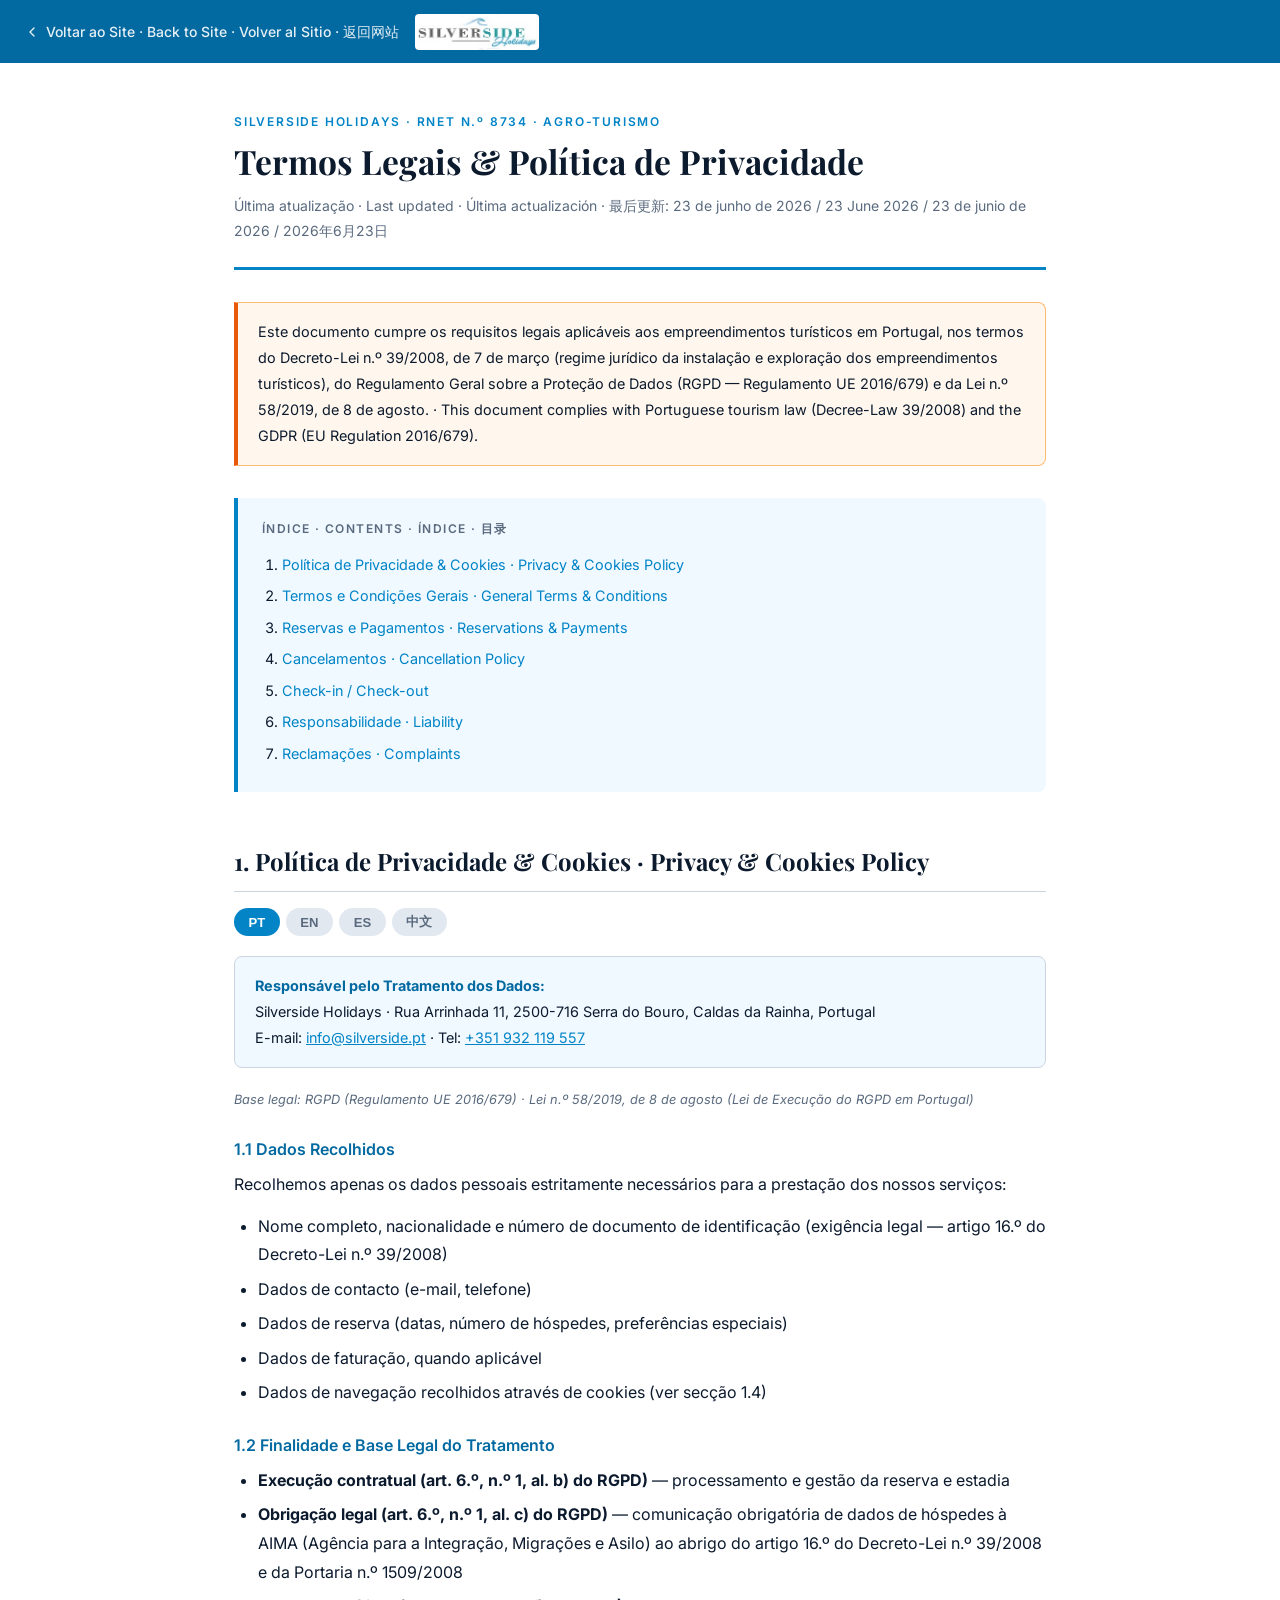
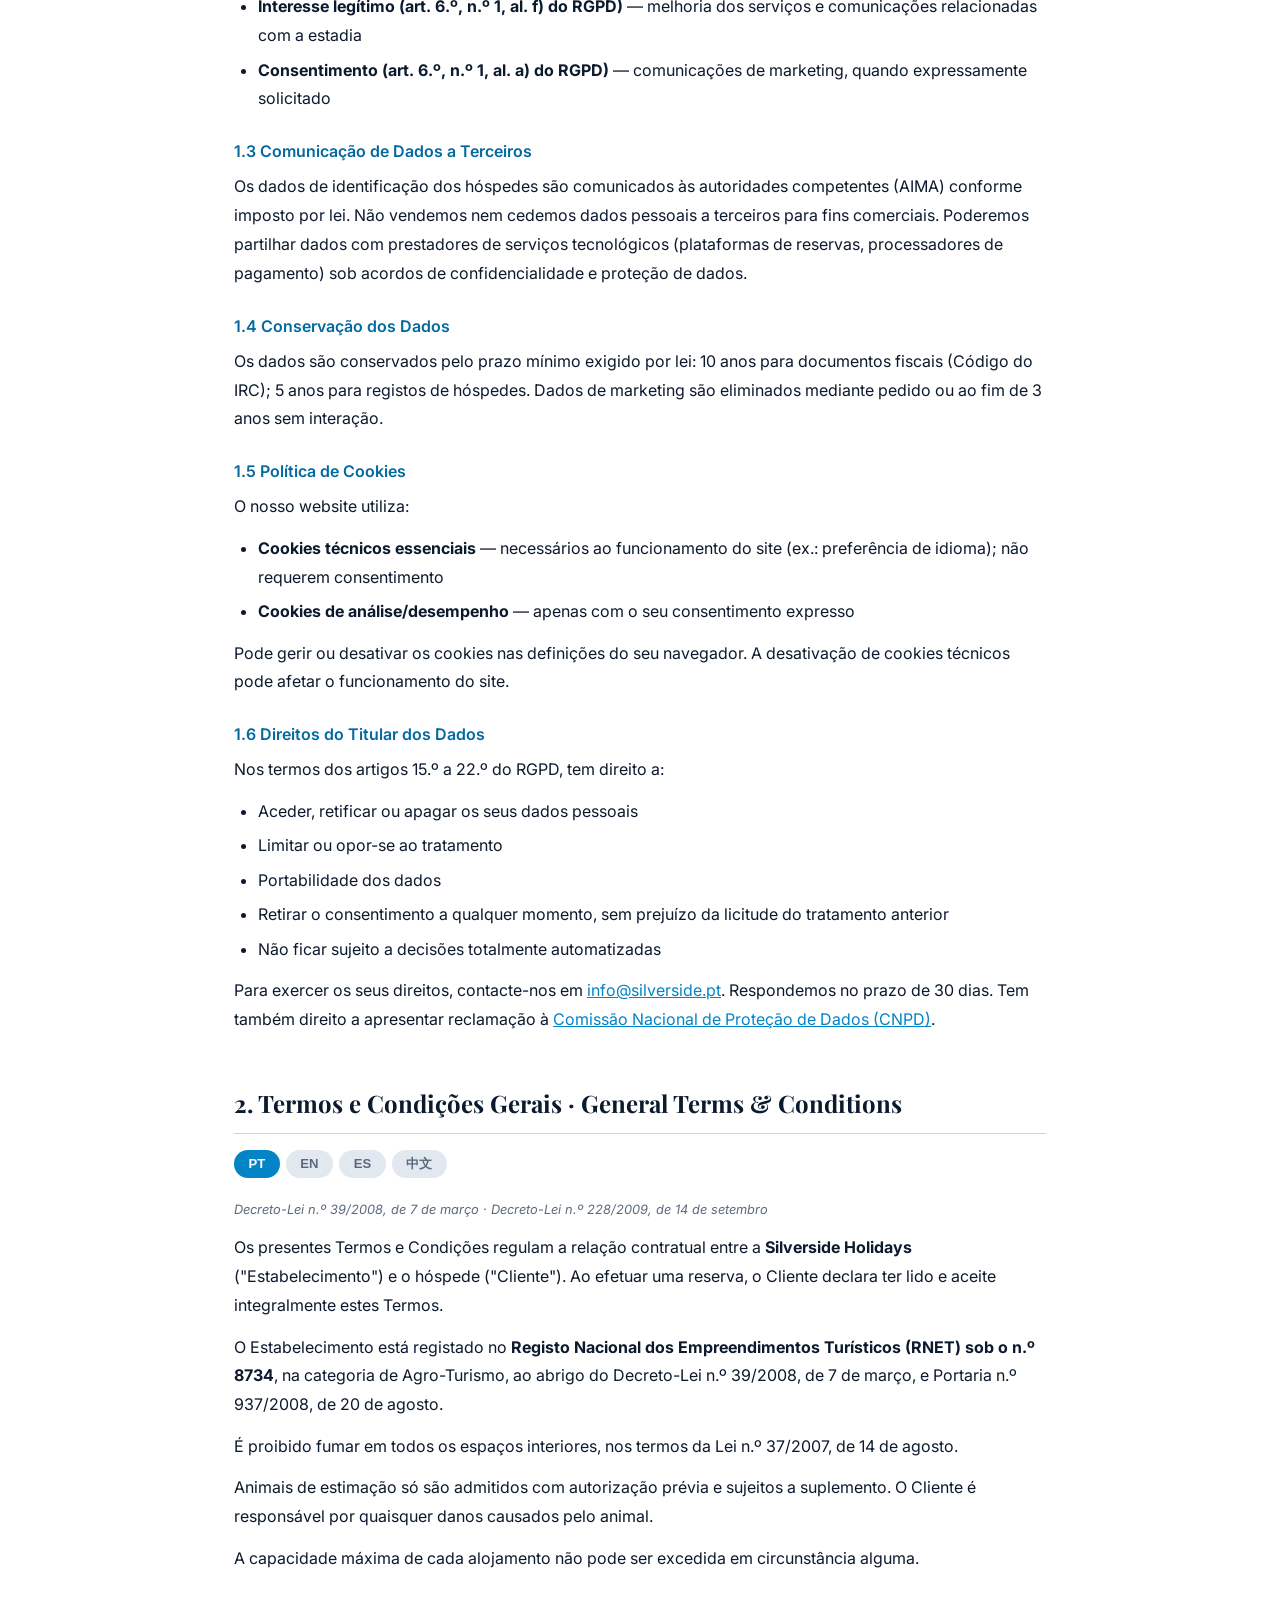
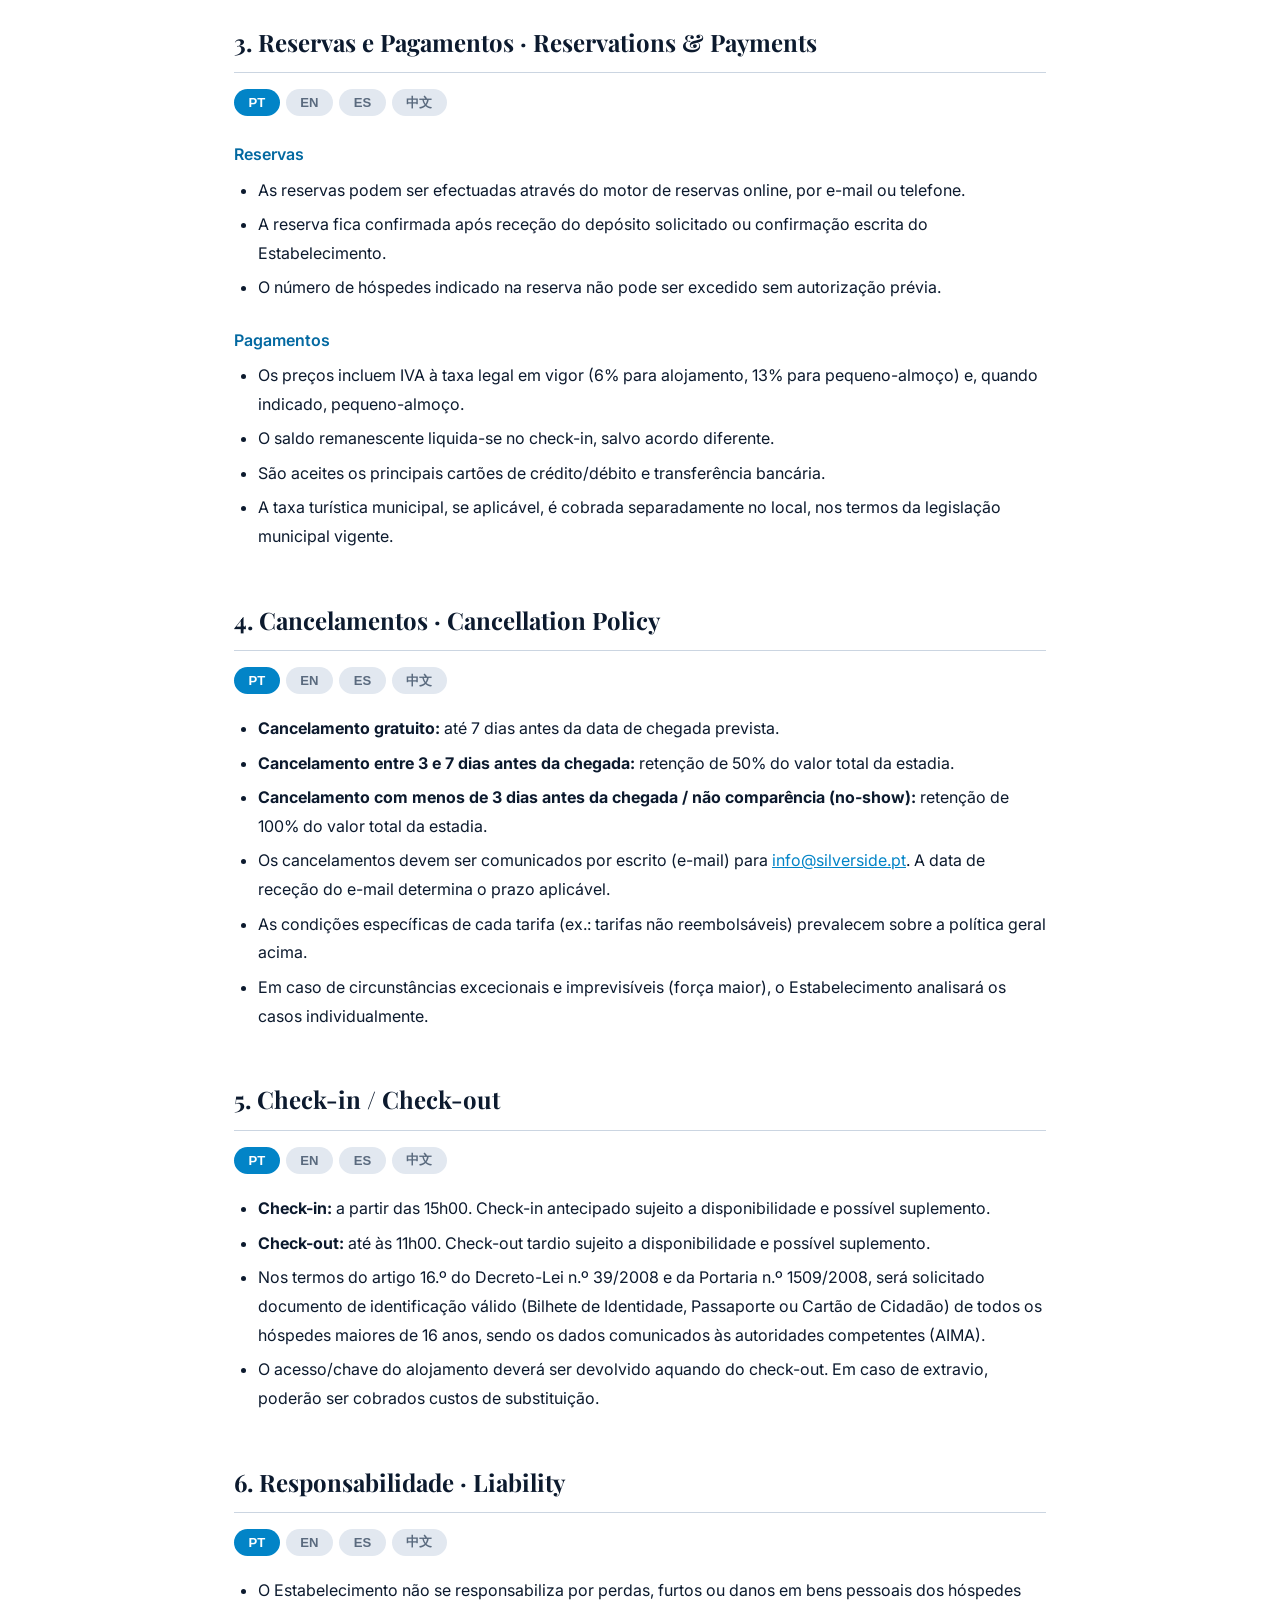
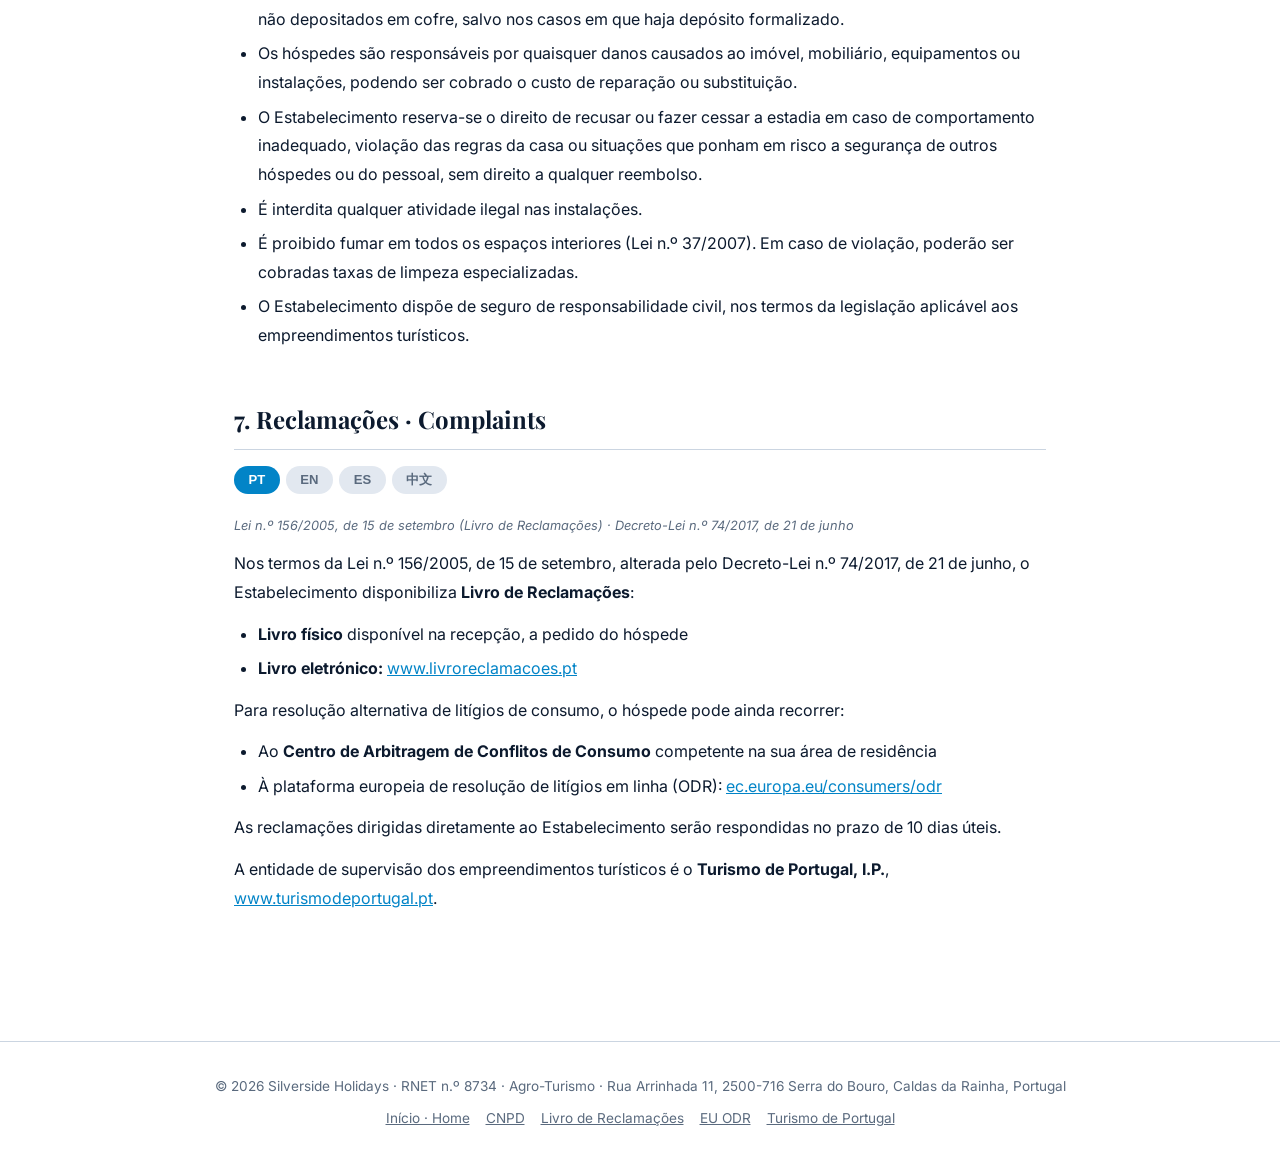
==== termos_legais.html @ 122ab059 "Add files via upload" ====
<!DOCTYPE html>
<html lang="pt">
<head>
  <meta charset="UTF-8" />
  <meta name="viewport" content="width=device-width, initial-scale=1.0" />
  <title>Termos Legais · Silverside Holidays</title>
  <link rel="icon" href="Logo.jpg" type="image/jpeg" />
  <link rel="preconnect" href="https://fonts.googleapis.com" />
  <link rel="preconnect" href="https://fonts.gstatic.com" crossorigin />
  <link href="https://fonts.googleapis.com/css2?family=Inter:wght@400;500;600&family=Playfair+Display:wght@600&display=swap" rel="stylesheet" />
  <style>
    :root {
      --primary:      #0284C7;
      --primary-dark: #0369A1;
      --accent:       #DC2626;
      --text:         #0C1A2E;
      --text-muted:   #5a6a7e;
      --bg-alt:       #F0F9FF;
      --border:       #CBD5E1;
    }
    *, *::before, *::after { box-sizing: border-box; margin: 0; padding: 0; }
    body {
      font-family: 'Inter', sans-serif;
      color: var(--text);
      background: #fff;
      line-height: 1.8;
      font-size: 1rem;
    }

    /* ── Top bar ── */
    .topbar {
      background: var(--primary-dark);
      padding: 0.85rem 1.5rem;
      display: flex;
      align-items: center;
      gap: 1rem;
    }
    .topbar a.back {
      color: #fff;
      text-decoration: none;
      font-size: 0.875rem;
      font-weight: 500;
      display: flex;
      align-items: center;
      gap: 0.4rem;
      opacity: 0.9;
    }
    .topbar a.back:hover { opacity: 1; text-decoration: underline; }
    .topbar img { height: 36px; border-radius: 4px; }

    /* ── Page wrapper ── */
    .page {
      max-width: 860px;
      margin: 0 auto;
      padding: 3rem 1.5rem 5rem;
    }

    /* ── Page header ── */
    .page-header {
      border-bottom: 3px solid var(--primary);
      padding-bottom: 1.5rem;
      margin-bottom: 2rem;
    }
    .page-header .eyebrow {
      font-size: 0.75rem;
      font-weight: 600;
      letter-spacing: 0.15em;
      text-transform: uppercase;
      color: var(--primary);
      margin-bottom: 0.5rem;
    }
    .page-header h1 {
      font-family: 'Playfair Display', serif;
      font-size: 2.1rem;
      line-height: 1.2;
    }
    .page-header .meta {
      margin-top: 0.75rem;
      font-size: 0.875rem;
      color: var(--text-muted);
    }

    /* ── Alert box ── */
    .alert {
      background: #FFF7ED;
      border: 1px solid #FDBA74;
      border-left: 4px solid #EA580C;
      border-radius: 0 8px 8px 0;
      padding: 1rem 1.25rem;
      font-size: 0.9rem;
      margin-bottom: 2rem;
    }

    /* ── TOC ── */
    .toc {
      background: var(--bg-alt);
      border-left: 4px solid var(--primary);
      border-radius: 0 8px 8px 0;
      padding: 1.25rem 1.5rem;
      margin-bottom: 3rem;
    }
    .toc h2 {
      font-size: 0.75rem;
      font-weight: 600;
      letter-spacing: 0.12em;
      text-transform: uppercase;
      color: var(--text-muted);
      margin-bottom: 0.75rem;
    }
    .toc ol { padding-left: 1.25rem; }
    .toc li { margin: 0.35rem 0; font-size: 0.9rem; }
    .toc a { color: var(--primary); text-decoration: none; }
    .toc a:hover { text-decoration: underline; }

    /* ── Sections ── */
    section { margin-bottom: 3rem; scroll-margin-top: 1.5rem; }
    section > h2 {
      font-family: 'Playfair Display', serif;
      font-size: 1.5rem;
      color: var(--text);
      margin-bottom: 1rem;
      padding-bottom: 0.5rem;
      border-bottom: 1px solid var(--border);
    }
    section h3 {
      font-size: 1rem;
      font-weight: 600;
      color: var(--primary-dark);
      margin: 1.5rem 0 0.4rem;
    }
    section p { margin-bottom: 0.8rem; }
    section ul, section ol { padding-left: 1.5rem; margin-bottom: 0.8rem; }
    section li { margin: 0.35rem 0; }
    .legal-ref {
      font-size: 0.8rem;
      color: var(--text-muted);
      font-style: italic;
    }

    /* ── Lang tabs ── */
    .lang-tabs {
      display: flex;
      gap: 0.4rem;
      margin-bottom: 1.25rem;
      flex-wrap: wrap;
    }
    .lang-tab {
      background: #e2e8f0;
      border: none;
      border-radius: 20px;
      padding: 0.3rem 0.9rem;
      font-size: 0.82rem;
      font-weight: 600;
      cursor: pointer;
      color: var(--text-muted);
      transition: background 0.2s, color 0.2s;
    }
    .lang-tab.active { background: var(--primary); color: #fff; }
    .lang-tab:hover:not(.active) { background: #cbd5e1; }

    .lang-block { display: none; }
    .lang-block.active { display: block; }

    /* ── Info box ── */
    .info-box {
      background: var(--bg-alt);
      border: 1px solid var(--border);
      border-radius: 8px;
      padding: 1rem 1.25rem;
      font-size: 0.9rem;
      margin-bottom: 1.25rem;
    }
    .info-box strong { color: var(--primary-dark); }

    /* ── Links ── */
    a { color: var(--primary); }
    a:hover { color: var(--primary-dark); }

    /* ── Footer ── */
    .legal-footer {
      border-top: 1px solid var(--border);
      padding: 2rem 1.5rem;
      text-align: center;
      font-size: 0.85rem;
      color: var(--text-muted);
    }
    .legal-footer a { color: var(--text-muted); text-decoration: underline; }
    .legal-footer .footer-links { margin-top: 0.5rem; display: flex; justify-content: center; gap: 1rem; flex-wrap: wrap; }

    @media (max-width: 600px) {
      .page-header h1 { font-size: 1.6rem; }
      section > h2 { font-size: 1.25rem; }
    }
  </style>
</head>
<body>

  <div class="topbar">
    <a href="index.html" class="back">
      <svg width="16" height="16" viewBox="0 0 24 24" fill="none" stroke="currentColor" stroke-width="2" stroke-linecap="round" stroke-linejoin="round"><polyline points="15 18 9 12 15 6"/></svg>
      Voltar ao Site · Back to Site · Volver al Sitio · 返回网站
    </a>
    <img src="Logo.jpg" alt="Silverside Holidays" />
  </div>

  <main class="page">

    <header class="page-header">
      <p class="eyebrow">Silverside Holidays · RNET n.º 8734 · Agro-Turismo</p>
      <h1>Termos Legais &amp; Política de Privacidade</h1>
      <p class="meta">
        Última atualização · Last updated · Última actualización · 最后更新: 23 de junho de 2026 / 23 June 2026 / 23 de junio de 2026 / 2026年6月23日
      </p>
    </header>

    <div class="alert">
      Este documento cumpre os requisitos legais aplicáveis aos empreendimentos turísticos em Portugal, nos termos do Decreto-Lei n.º 39/2008, de 7 de março (regime jurídico da instalação e exploração dos empreendimentos turísticos), do Regulamento Geral sobre a Proteção de Dados (RGPD — Regulamento UE 2016/679) e da Lei n.º 58/2019, de 8 de agosto. · This document complies with Portuguese tourism law (Decree-Law 39/2008) and the GDPR (EU Regulation 2016/679).
    </div>

    <nav class="toc" aria-label="Índice">
      <h2>Índice · Contents · Índice · 目录</h2>
      <ol>
        <li><a href="#privacidade">Política de Privacidade &amp; Cookies · Privacy &amp; Cookies Policy</a></li>
        <li><a href="#termos">Termos e Condições Gerais · General Terms &amp; Conditions</a></li>
        <li><a href="#reservas">Reservas e Pagamentos · Reservations &amp; Payments</a></li>
        <li><a href="#cancelamentos">Cancelamentos · Cancellation Policy</a></li>
        <li><a href="#checkin">Check-in / Check-out</a></li>
        <li><a href="#responsabilidade">Responsabilidade · Liability</a></li>
        <li><a href="#reclamacoes">Reclamações · Complaints</a></li>
      </ol>
    </nav>


    <!-- ══════════════════════════════════════════
         1. PRIVACY & COOKIES
    ══════════════════════════════════════════ -->
    <section id="privacidade">
      <h2>1. Política de Privacidade &amp; Cookies · Privacy &amp; Cookies Policy</h2>

      <div class="lang-tabs" data-section="priv">
        <button class="lang-tab active" data-lang="pt">PT</button>
        <button class="lang-tab" data-lang="en">EN</button>
        <button class="lang-tab" data-lang="es">ES</button>
        <button class="lang-tab" data-lang="zh">中文</button>
      </div>

      <!-- PT -->
      <div class="lang-block active" id="priv-pt">
        <div class="info-box">
          <strong>Responsável pelo Tratamento dos Dados:</strong><br>
          Silverside Holidays · Rua Arrinhada 11, 2500-716 Serra do Bouro, Caldas da Rainha, Portugal<br>
          E-mail: <a href="mailto:info@silverside.pt">info@silverside.pt</a> · Tel: <a href="tel:+351932119557">+351 932 119 557</a>
        </div>
        <p class="legal-ref">Base legal: RGPD (Regulamento UE 2016/679) · Lei n.º 58/2019, de 8 de agosto (Lei de Execução do RGPD em Portugal)</p>

        <h3>1.1 Dados Recolhidos</h3>
        <p>Recolhemos apenas os dados pessoais estritamente necessários para a prestação dos nossos serviços:</p>
        <ul>
          <li>Nome completo, nacionalidade e número de documento de identificação (exigência legal — artigo 16.º do Decreto-Lei n.º 39/2008)</li>
          <li>Dados de contacto (e-mail, telefone)</li>
          <li>Dados de reserva (datas, número de hóspedes, preferências especiais)</li>
          <li>Dados de faturação, quando aplicável</li>
          <li>Dados de navegação recolhidos através de cookies (ver secção 1.4)</li>
        </ul>

        <h3>1.2 Finalidade e Base Legal do Tratamento</h3>
        <ul>
          <li><strong>Execução contratual (art. 6.º, n.º 1, al. b) do RGPD)</strong> — processamento e gestão da reserva e estadia</li>
          <li><strong>Obrigação legal (art. 6.º, n.º 1, al. c) do RGPD)</strong> — comunicação obrigatória de dados de hóspedes à AIMA (Agência para a Integração, Migrações e Asilo) ao abrigo do artigo 16.º do Decreto-Lei n.º 39/2008 e da Portaria n.º 1509/2008</li>
          <li><strong>Interesse legítimo (art. 6.º, n.º 1, al. f) do RGPD)</strong> — melhoria dos serviços e comunicações relacionadas com a estadia</li>
          <li><strong>Consentimento (art. 6.º, n.º 1, al. a) do RGPD)</strong> — comunicações de marketing, quando expressamente solicitado</li>
        </ul>

        <h3>1.3 Comunicação de Dados a Terceiros</h3>
        <p>Os dados de identificação dos hóspedes são comunicados às autoridades competentes (AIMA) conforme imposto por lei. Não vendemos nem cedemos dados pessoais a terceiros para fins comerciais. Poderemos partilhar dados com prestadores de serviços tecnológicos (plataformas de reservas, processadores de pagamento) sob acordos de confidencialidade e proteção de dados.</p>

        <h3>1.4 Conservação dos Dados</h3>
        <p>Os dados são conservados pelo prazo mínimo exigido por lei: 10 anos para documentos fiscais (Código do IRC); 5 anos para registos de hóspedes. Dados de marketing são eliminados mediante pedido ou ao fim de 3 anos sem interação.</p>

        <h3>1.5 Política de Cookies</h3>
        <p>O nosso website utiliza:</p>
        <ul>
          <li><strong>Cookies técnicos essenciais</strong> — necessários ao funcionamento do site (ex.: preferência de idioma); não requerem consentimento</li>
          <li><strong>Cookies de análise/desempenho</strong> — apenas com o seu consentimento expresso</li>
        </ul>
        <p>Pode gerir ou desativar os cookies nas definições do seu navegador. A desativação de cookies técnicos pode afetar o funcionamento do site.</p>

        <h3>1.6 Direitos do Titular dos Dados</h3>
        <p>Nos termos dos artigos 15.º a 22.º do RGPD, tem direito a:</p>
        <ul>
          <li>Aceder, retificar ou apagar os seus dados pessoais</li>
          <li>Limitar ou opor-se ao tratamento</li>
          <li>Portabilidade dos dados</li>
          <li>Retirar o consentimento a qualquer momento, sem prejuízo da licitude do tratamento anterior</li>
          <li>Não ficar sujeito a decisões totalmente automatizadas</li>
        </ul>
        <p>Para exercer os seus direitos, contacte-nos em <a href="mailto:info@silverside.pt">info@silverside.pt</a>. Respondemos no prazo de 30 dias. Tem também direito a apresentar reclamação à <a href="https://www.cnpd.pt" target="_blank" rel="noopener">Comissão Nacional de Proteção de Dados (CNPD)</a>.</p>
      </div>

      <!-- EN -->
      <div class="lang-block" id="priv-en">
        <div class="info-box">
          <strong>Data Controller:</strong><br>
          Silverside Holidays · Rua Arrinhada 11, 2500-716 Serra do Bouro, Caldas da Rainha, Portugal<br>
          Email: <a href="mailto:info@silverside.pt">info@silverside.pt</a> · Tel: <a href="tel:+351932119557">+351 932 119 557</a>
        </div>
        <p class="legal-ref">Legal basis: GDPR (EU Regulation 2016/679) · Portuguese Law 58/2019 of 8 August</p>

        <h3>1.1 Data Collected</h3>
        <p>We only collect personal data strictly necessary for the provision of our services:</p>
        <ul>
          <li>Full name, nationality and identity document number (legal requirement — Article 16 of Decree-Law 39/2008)</li>
          <li>Contact details (email, phone)</li>
          <li>Reservation data (dates, number of guests, special preferences)</li>
          <li>Billing information, where applicable</li>
          <li>Browsing data collected via cookies (see section 1.4)</li>
        </ul>

        <h3>1.2 Purpose and Legal Basis for Processing</h3>
        <ul>
          <li><strong>Contractual performance (Art. 6(1)(b) GDPR)</strong> — processing and managing your reservation and stay</li>
          <li><strong>Legal obligation (Art. 6(1)(c) GDPR)</strong> — mandatory reporting of guest data to AIMA (Portuguese Immigration and Integration Agency) under Article 16 of Decree-Law 39/2008</li>
          <li><strong>Legitimate interest (Art. 6(1)(f) GDPR)</strong> — service improvement and stay-related communications</li>
          <li><strong>Consent (Art. 6(1)(a) GDPR)</strong> — marketing communications, when expressly requested</li>
        </ul>

        <h3>1.3 Sharing of Data with Third Parties</h3>
        <p>Guest identification data is reported to the competent authorities (AIMA) as required by law. We do not sell or share personal data with third parties for commercial purposes. We may share data with technology service providers (booking platforms, payment processors) under confidentiality and data protection agreements.</p>

        <h3>1.4 Data Retention</h3>
        <p>Data is retained for the minimum period required by law: 10 years for tax documents; 5 years for guest records. Marketing data is deleted upon request or after 3 years of inactivity.</p>

        <h3>1.5 Cookie Policy</h3>
        <p>Our website uses:</p>
        <ul>
          <li><strong>Essential technical cookies</strong> — necessary for site operation (e.g. language preference); no consent required</li>
          <li><strong>Analytics/performance cookies</strong> — only with your express consent</li>
        </ul>
        <p>You may manage or disable cookies in your browser settings. Disabling technical cookies may affect site functionality.</p>

        <h3>1.6 Data Subject Rights</h3>
        <p>Under Articles 15–22 of the GDPR, you have the right to:</p>
        <ul>
          <li>Access, rectify, or erase your personal data</li>
          <li>Restrict or object to processing</li>
          <li>Data portability</li>
          <li>Withdraw consent at any time, without affecting the lawfulness of prior processing</li>
          <li>Not be subject to solely automated decisions</li>
        </ul>
        <p>To exercise your rights, contact us at <a href="mailto:info@silverside.pt">info@silverside.pt</a>. We respond within 30 days. You may also lodge a complaint with the <a href="https://www.cnpd.pt" target="_blank" rel="noopener">Comissão Nacional de Proteção de Dados (CNPD)</a>.</p>
      </div>

      <!-- ES -->
      <div class="lang-block" id="priv-es">
        <div class="info-box">
          <strong>Responsable del Tratamiento de Datos:</strong><br>
          Silverside Holidays · Rua Arrinhada 11, 2500-716 Serra do Bouro, Caldas da Rainha, Portugal<br>
          Correo: <a href="mailto:info@silverside.pt">info@silverside.pt</a> · Tel: <a href="tel:+351932119557">+351 932 119 557</a>
        </div>
        <p class="legal-ref">Base legal: RGPD (Reglamento UE 2016/679) · Ley portuguesa n.º 58/2019, de 8 de agosto</p>

        <h3>1.1 Datos Recopilados</h3>
        <p>Solo recopilamos los datos personales estrictamente necesarios para la prestación de nuestros servicios:</p>
        <ul>
          <li>Nombre completo, nacionalidad y número de documento de identidad (exigencia legal — artículo 16 del Decreto-Ley 39/2008)</li>
          <li>Datos de contacto (correo electrónico, teléfono)</li>
          <li>Datos de reserva (fechas, número de huéspedes, preferencias especiales)</li>
          <li>Información de facturación, cuando corresponda</li>
          <li>Datos de navegación recopilados mediante cookies (véase sección 1.4)</li>
        </ul>

        <h3>1.2 Finalidad y Base Legal del Tratamiento</h3>
        <ul>
          <li><strong>Ejecución contractual (art. 6(1)(b) RGPD)</strong> — gestión de su reserva y estancia</li>
          <li><strong>Obligación legal (art. 6(1)(c) RGPD)</strong> — comunicación obligatoria de datos de huéspedes a la AIMA conforme al Decreto-Ley 39/2008</li>
          <li><strong>Interés legítimo (art. 6(1)(f) RGPD)</strong> — mejora de servicios y comunicaciones relacionadas con la estancia</li>
          <li><strong>Consentimiento (art. 6(1)(a) RGPD)</strong> — comunicaciones de marketing, cuando se solicite expresamente</li>
        </ul>

        <h3>1.3 Comunicación de Datos a Terceros</h3>
        <p>Los datos de identificación de los huéspedes se comunican a las autoridades competentes (AIMA) conforme a la ley. No vendemos ni cedemos datos personales a terceros con fines comerciales.</p>

        <h3>1.4 Conservación de Datos</h3>
        <p>Los datos se conservan durante el plazo mínimo exigido por la ley: 10 años para documentos fiscales; 5 años para registros de huéspedes. Los datos de marketing se eliminan previa solicitud o transcurridos 3 años sin interacción.</p>

        <h3>1.5 Política de Cookies</h3>
        <p>Nuestro sitio web utiliza:</p>
        <ul>
          <li><strong>Cookies técnicas esenciales</strong> — necesarias para el funcionamiento del sitio (p. ej., preferencia de idioma); no requieren consentimiento</li>
          <li><strong>Cookies analíticas/de rendimiento</strong> — solo con su consentimiento expreso</li>
        </ul>

        <h3>1.6 Derechos del Titular de los Datos</h3>
        <p>En virtud de los artículos 15 a 22 del RGPD, usted tiene derecho a acceder, rectificar o suprimir sus datos, a limitar u oponerse al tratamiento, a la portabilidad de los datos y a retirar el consentimiento en cualquier momento. Para ejercer sus derechos, contáctenos en <a href="mailto:info@silverside.pt">info@silverside.pt</a>. También puede reclamar ante la <a href="https://www.cnpd.pt" target="_blank" rel="noopener">CNPD</a>.</p>
      </div>

      <!-- ZH -->
      <div class="lang-block" id="priv-zh">
        <div class="info-box">
          <strong>数据控制方：</strong><br>
          银边旅馆（Silverside Holidays）· Rua Arrinhada 11, 2500-716 Serra do Bouro, Caldas da Rainha, 葡萄牙<br>
          电子邮件：<a href="mailto:info@silverside.pt">info@silverside.pt</a> · 电话：<a href="tel:+351932119557">+351 932 119 557</a>
        </div>
        <p class="legal-ref">法律依据：欧盟《通用数据保护条例》（GDPR，EU 2016/679）· 葡萄牙第58/2019号法律</p>

        <h3>1.1 收集的数据</h3>
        <p>我们仅收集提供服务所必需的个人数据：</p>
        <ul>
          <li>全名、国籍及身份证件号码（法律要求——第39/2008号法令第16条）</li>
          <li>联系方式（电子邮件、电话）</li>
          <li>预订数据（日期、入住人数、特殊需求）</li>
          <li>计费信息（如适用）</li>
          <li>通过Cookie收集的浏览数据（见第1.4条）</li>
        </ul>

        <h3>1.2 处理目的与法律依据</h3>
        <ul>
          <li><strong>履行合同（GDPR第6(1)(b)条）</strong>——处理和管理您的预订及住宿</li>
          <li><strong>法律义务（GDPR第6(1)(c)条）</strong>——依据第39/2008号法令第16条，将客人信息强制报告给葡萄牙移民局（AIMA）</li>
          <li><strong>合法利益（GDPR第6(1)(f)条）</strong>——改善服务及入住相关沟通</li>
          <li><strong>同意（GDPR第6(1)(a)条）</strong>——经您明确要求时发送营销通讯</li>
        </ul>

        <h3>1.3 向第三方共享数据</h3>
        <p>客人身份数据将依法向主管当局（AIMA）报告。我们不出售或向第三方提供个人数据用于商业目的。</p>

        <h3>1.4 数据保存期限</h3>
        <p>数据保存期限不超过法律规定的最低期限：税务文件保存10年；住客记录保存5年。营销数据在收到申请或3年无互动后删除。</p>

        <h3>1.5 Cookie政策</h3>
        <p>本网站使用以下Cookie：</p>
        <ul>
          <li><strong>基本技术Cookie</strong>——网站运行所必需（如语言偏好），无需同意</li>
          <li><strong>分析/性能Cookie</strong>——仅在您明确同意后使用</li>
        </ul>

        <h3>1.6 数据主体权利</h3>
        <p>根据GDPR第15至22条，您有权访问、更正或删除您的个人数据、限制或反对处理、数据可携性，以及随时撤回同意。请发送电子邮件至 <a href="mailto:info@silverside.pt">info@silverside.pt</a> 行使您的权利。您也可以向 <a href="https://www.cnpd.pt" target="_blank" rel="noopener">葡萄牙国家数据保护委员会（CNPD）</a> 提出投诉。</p>
      </div>
    </section>


    <!-- ══════════════════════════════════════════
         2. GENERAL T&C
    ══════════════════════════════════════════ -->
    <section id="termos">
      <h2>2. Termos e Condições Gerais · General Terms &amp; Conditions</h2>

      <div class="lang-tabs" data-section="tc">
        <button class="lang-tab active" data-lang="pt">PT</button>
        <button class="lang-tab" data-lang="en">EN</button>
        <button class="lang-tab" data-lang="es">ES</button>
        <button class="lang-tab" data-lang="zh">中文</button>
      </div>

      <div class="lang-block active" id="tc-pt">
        <p class="legal-ref">Decreto-Lei n.º 39/2008, de 7 de março · Decreto-Lei n.º 228/2009, de 14 de setembro</p>
        <p>Os presentes Termos e Condições regulam a relação contratual entre a <strong>Silverside Holidays</strong> ("Estabelecimento") e o hóspede ("Cliente"). Ao efetuar uma reserva, o Cliente declara ter lido e aceite integralmente estes Termos.</p>
        <p>O Estabelecimento está registado no <strong>Registo Nacional dos Empreendimentos Turísticos (RNET) sob o n.º 8734</strong>, na categoria de Agro-Turismo, ao abrigo do Decreto-Lei n.º 39/2008, de 7 de março, e Portaria n.º 937/2008, de 20 de agosto.</p>
        <p>É proibido fumar em todos os espaços interiores, nos termos da Lei n.º 37/2007, de 14 de agosto.</p>
        <p>Animais de estimação só são admitidos com autorização prévia e sujeitos a suplemento. O Cliente é responsável por quaisquer danos causados pelo animal.</p>
        <p>A capacidade máxima de cada alojamento não pode ser excedida em circunstância alguma.</p>
      </div>

      <div class="lang-block" id="tc-en">
        <p class="legal-ref">Decree-Law 39/2008 of 7 March · Decree-Law 228/2009 of 14 September</p>
        <p>These Terms and Conditions govern the contractual relationship between <strong>Silverside Holidays</strong> ("Establishment") and the guest ("Client"). By making a reservation, the Client confirms having read and fully accepted these Terms.</p>
        <p>The Establishment is registered in the <strong>National Tourism Register (RNET) under n.º 8734</strong>, in the Agro-Tourism category, under Decree-Law 39/2008 of 7 March and Ordinance 937/2008 of 20 August.</p>
        <p>Smoking is prohibited in all interior areas, under Law 37/2007 of 14 August.</p>
        <p>Pets are admitted only with prior authorisation and subject to a surcharge. The Client is responsible for any damage caused by the animal.</p>
        <p>The maximum occupancy of each accommodation unit may not be exceeded under any circumstances.</p>
      </div>

      <div class="lang-block" id="tc-es">
        <p class="legal-ref">Decreto-Ley n.º 39/2008, de 7 de marzo · Decreto-Ley n.º 228/2009, de 14 de septiembre</p>
        <p>Los presentes Términos y Condiciones regulan la relación contractual entre <strong>Silverside Holidays</strong> ("Establecimiento") y el huésped ("Cliente"). Al realizar una reserva, el Cliente declara haber leído y aceptado íntegramente estos Términos.</p>
        <p>El Establecimiento está registrado en el <strong>Registro Nacional de Empresas Turísticas (RNET) con el n.º 8734</strong>, en la categoría de Agro-Turismo, conforme al Decreto-Ley 39/2008.</p>
        <p>Está prohibido fumar en todos los espacios interiores conforme a la Ley n.º 37/2007.</p>
        <p>Las mascotas solo se admiten con autorización previa y sujetas a suplemento. El Cliente es responsable de los daños que cause el animal.</p>
        <p>La capacidad máxima de cada alojamiento no puede superarse en ningún caso.</p>
      </div>

      <div class="lang-block" id="tc-zh">
        <p class="legal-ref">第39/2008号法令（2008年3月7日）· 第228/2009号法令（2009年9月14日）</p>
        <p>本条款规范<strong>银边旅馆（Silverside Holidays）</strong>（"住宿设施"）与宾客（"客户"）之间的合同关系。完成预订即视为客户已阅读并完全接受本条款。</p>
        <p>本住宿设施依据第39/2008号法令在<strong>葡萄牙全国旅游企业注册系统（RNET）注册编号8734</strong>，类别为乡村旅游（Agro-Turismo）。</p>
        <p>根据第37/2007号法律，所有室内区域严禁吸烟。</p>
        <p>携带宠物须事先获得许可并支付附加费。客户对宠物造成的任何损失承担责任。</p>
        <p>任何情况下均不得超过每个住宿单元的最大入住人数。</p>
      </div>
    </section>


    <!-- ══════════════════════════════════════════
         3. RESERVATIONS & PAYMENTS
    ══════════════════════════════════════════ -->
    <section id="reservas">
      <h2>3. Reservas e Pagamentos · Reservations &amp; Payments</h2>

      <div class="lang-tabs" data-section="res">
        <button class="lang-tab active" data-lang="pt">PT</button>
        <button class="lang-tab" data-lang="en">EN</button>
        <button class="lang-tab" data-lang="es">ES</button>
        <button class="lang-tab" data-lang="zh">中文</button>
      </div>

      <div class="lang-block active" id="res-pt">
        <h3>Reservas</h3>
        <ul>
          <li>As reservas podem ser efectuadas através do motor de reservas online, por e-mail ou telefone.</li>
          <li>A reserva fica confirmada após receção do depósito solicitado ou confirmação escrita do Estabelecimento.</li>
          <li>O número de hóspedes indicado na reserva não pode ser excedido sem autorização prévia.</li>
        </ul>
        <h3>Pagamentos</h3>
        <ul>
          <li>Os preços incluem IVA à taxa legal em vigor (6% para alojamento, 13% para pequeno-almoço) e, quando indicado, pequeno-almoço.</li>
          <li>O saldo remanescente liquida-se no check-in, salvo acordo diferente.</li>
          <li>São aceites os principais cartões de crédito/débito e transferência bancária.</li>
          <li>A taxa turística municipal, se aplicável, é cobrada separadamente no local, nos termos da legislação municipal vigente.</li>
        </ul>
      </div>

      <div class="lang-block" id="res-en">
        <h3>Reservations</h3>
        <ul>
          <li>Reservations may be made via the online booking engine, by email, or by telephone.</li>
          <li>A reservation is confirmed upon receipt of the requested deposit or written confirmation from the Establishment.</li>
          <li>The number of guests stated at booking may not be exceeded without prior authorisation.</li>
        </ul>
        <h3>Payments</h3>
        <ul>
          <li>Prices include VAT at the applicable legal rate (6% for accommodation, 13% for breakfast) and, where indicated, breakfast.</li>
          <li>The remaining balance is due at check-in, unless otherwise agreed.</li>
          <li>Major credit/debit cards and bank transfer are accepted.</li>
          <li>A municipal tourist tax, where applicable, is charged separately on-site under current municipal legislation.</li>
        </ul>
      </div>

      <div class="lang-block" id="res-es">
        <h3>Reservas</h3>
        <ul>
          <li>Las reservas pueden realizarse a través del motor de reservas online, por correo electrónico o por teléfono.</li>
          <li>La reserva se confirma tras la recepción del depósito solicitado o la confirmación escrita del Establecimiento.</li>
          <li>El número de huéspedes indicado en la reserva no puede superarse sin autorización previa.</li>
        </ul>
        <h3>Pagos</h3>
        <ul>
          <li>Los precios incluyen IVA al tipo legal vigente (6% para alojamiento, 13% para desayuno) y, cuando se indique, desayuno.</li>
          <li>El saldo restante se abona en el check-in, salvo acuerdo en contrario.</li>
          <li>Se aceptan las principales tarjetas de crédito/débito y transferencia bancaria.</li>
          <li>La tasa turística municipal, si procede, se cobra por separado en el establecimiento.</li>
        </ul>
      </div>

      <div class="lang-block" id="res-zh">
        <h3>预订</h3>
        <ul>
          <li>可通过在线预订系统、电子邮件或电话进行预订。</li>
          <li>收到所需押金或住宿设施的书面确认后，预订即告确认。</li>
          <li>未经事先授权，不得超过预订时注明的入住人数。</li>
        </ul>
        <h3>付款</h3>
        <ul>
          <li>价格含法定增值税（住宿6%，早餐13%），并在注明时包含早餐。</li>
          <li>余款于入住时支付，另有协议者除外。</li>
          <li>接受主要信用卡/借记卡及银行转账。</li>
          <li>如适用，市政旅游税将在入住时另行收取。</li>
        </ul>
      </div>
    </section>


    <!-- ══════════════════════════════════════════
         4. CANCELLATIONS
    ══════════════════════════════════════════ -->
    <section id="cancelamentos">
      <h2>4. Cancelamentos · Cancellation Policy</h2>

      <div class="lang-tabs" data-section="can">
        <button class="lang-tab active" data-lang="pt">PT</button>
        <button class="lang-tab" data-lang="en">EN</button>
        <button class="lang-tab" data-lang="es">ES</button>
        <button class="lang-tab" data-lang="zh">中文</button>
      </div>

      <div class="lang-block active" id="can-pt">
        <ul>
          <li><strong>Cancelamento gratuito:</strong> até 7 dias antes da data de chegada prevista.</li>
          <li><strong>Cancelamento entre 3 e 7 dias antes da chegada:</strong> retenção de 50% do valor total da estadia.</li>
          <li><strong>Cancelamento com menos de 3 dias antes da chegada / não comparência (no-show):</strong> retenção de 100% do valor total da estadia.</li>
          <li>Os cancelamentos devem ser comunicados por escrito (e-mail) para <a href="mailto:info@silverside.pt">info@silverside.pt</a>. A data de receção do e-mail determina o prazo aplicável.</li>
          <li>As condições específicas de cada tarifa (ex.: tarifas não reembolsáveis) prevalecem sobre a política geral acima.</li>
          <li>Em caso de circunstâncias excecionais e imprevisíveis (força maior), o Estabelecimento analisará os casos individualmente.</li>
        </ul>
      </div>

      <div class="lang-block" id="can-en">
        <ul>
          <li><strong>Free cancellation:</strong> up to 7 days before the scheduled arrival date.</li>
          <li><strong>Cancellation between 3 and 7 days before arrival:</strong> 50% of the total stay value is retained.</li>
          <li><strong>Cancellation within 3 days of arrival / no-show:</strong> 100% of the total stay value is retained.</li>
          <li>Cancellations must be communicated in writing (email) to <a href="mailto:info@silverside.pt">info@silverside.pt</a>. The date the email is received determines the applicable period.</li>
          <li>Specific rate conditions (e.g. non-refundable rates) take precedence over the general policy above.</li>
          <li>In exceptional and unforeseeable circumstances (force majeure), the Establishment will assess each case individually.</li>
        </ul>
      </div>

      <div class="lang-block" id="can-es">
        <ul>
          <li><strong>Cancelación gratuita:</strong> hasta 7 días antes de la fecha de llegada prevista.</li>
          <li><strong>Cancelación entre 3 y 7 días antes de la llegada:</strong> retención del 50% del importe total de la estancia.</li>
          <li><strong>Cancelación con menos de 3 días / no presentación (no-show):</strong> retención del 100% del importe total de la estancia.</li>
          <li>Las cancelaciones deben comunicarse por escrito (correo electrónico) a <a href="mailto:info@silverside.pt">info@silverside.pt</a>. La fecha de recepción del correo determina el plazo aplicable.</li>
          <li>Las condiciones específicas de cada tarifa (p. ej., tarifas no reembolsables) prevalecen sobre la política general.</li>
        </ul>
      </div>

      <div class="lang-block" id="can-zh">
        <ul>
          <li><strong>免费取消：</strong>预计抵达日期7天前可免费取消。</li>
          <li><strong>抵达前3至7天取消：</strong>扣留住宿总金额的50%。</li>
          <li><strong>抵达前3天内取消 / 未到店（No-Show）：</strong>扣留住宿总金额的100%。</li>
          <li>取消须以书面形式（电子邮件）发送至 <a href="mailto:info@silverside.pt">info@silverside.pt</a>。以收到电子邮件的日期为准。</li>
          <li>特定房价条款（如不可退款房价）优先于上述通用政策。</li>
          <li>在不可预见的特殊情况（不可抗力）下，住宿设施将逐案评估处理。</li>
        </ul>
      </div>
    </section>


    <!-- ══════════════════════════════════════════
         5. CHECK-IN / CHECK-OUT
    ══════════════════════════════════════════ -->
    <section id="checkin">
      <h2>5. Check-in / Check-out</h2>

      <div class="lang-tabs" data-section="ci">
        <button class="lang-tab active" data-lang="pt">PT</button>
        <button class="lang-tab" data-lang="en">EN</button>
        <button class="lang-tab" data-lang="es">ES</button>
        <button class="lang-tab" data-lang="zh">中文</button>
      </div>

      <div class="lang-block active" id="ci-pt">
        <ul>
          <li><strong>Check-in:</strong> a partir das 15h00. Check-in antecipado sujeito a disponibilidade e possível suplemento.</li>
          <li><strong>Check-out:</strong> até às 11h00. Check-out tardio sujeito a disponibilidade e possível suplemento.</li>
          <li>Nos termos do artigo 16.º do Decreto-Lei n.º 39/2008 e da Portaria n.º 1509/2008, será solicitado documento de identificação válido (Bilhete de Identidade, Passaporte ou Cartão de Cidadão) de todos os hóspedes maiores de 16 anos, sendo os dados comunicados às autoridades competentes (AIMA).</li>
          <li>O acesso/chave do alojamento deverá ser devolvido aquando do check-out. Em caso de extravio, poderão ser cobrados custos de substituição.</li>
        </ul>
      </div>

      <div class="lang-block" id="ci-en">
        <ul>
          <li><strong>Check-in:</strong> from 15:00. Early check-in subject to availability and possible surcharge.</li>
          <li><strong>Check-out:</strong> by 11:00. Late check-out subject to availability and possible surcharge.</li>
          <li>Under Article 16 of Decree-Law 39/2008 and Ordinance 1509/2008, a valid identity document (ID card, Passport or Citizen Card) is required for all guests aged 16 and over. Data is reported to the competent authorities (AIMA).</li>
          <li>Room key/access must be returned at check-out. Replacement costs may be charged in the event of loss.</li>
        </ul>
      </div>

      <div class="lang-block" id="ci-es">
        <ul>
          <li><strong>Check-in:</strong> a partir de las 15:00. El check-in anticipado está sujeto a disponibilidad y posible suplemento.</li>
          <li><strong>Check-out:</strong> hasta las 11:00. El check-out tardío está sujeto a disponibilidad y posible suplemento.</li>
          <li>Conforme al artículo 16 del Decreto-Ley 39/2008, se solicitará documento de identidad válido a todos los huéspedes mayores de 16 años. Los datos serán comunicados a las autoridades competentes (AIMA).</li>
          <li>La llave/acceso del alojamiento deberá devolverse en el check-out. En caso de pérdida, podrán cobrarse gastos de sustitución.</li>
        </ul>
      </div>

      <div class="lang-block" id="ci-zh">
        <ul>
          <li><strong>入住：</strong>从15:00开始。提前入住视客房空置情况而定，可能收取额外费用。</li>
          <li><strong>退房：</strong>11:00前。延迟退房视客房空置情况而定，可能收取额外费用。</li>
          <li>根据第39/2008号法令第16条及第1509/2008号令，16岁及以上所有宾客须出示有效身份证件（身份证、护照或公民卡），相关数据将上报主管当局（AIMA）。</li>
          <li>退房时须归还钥匙/门禁卡。如有丢失，可能收取补配费用。</li>
        </ul>
      </div>
    </section>


    <!-- ══════════════════════════════════════════
         6. LIABILITY
    ══════════════════════════════════════════ -->
    <section id="responsabilidade">
      <h2>6. Responsabilidade · Liability</h2>

      <div class="lang-tabs" data-section="lia">
        <button class="lang-tab active" data-lang="pt">PT</button>
        <button class="lang-tab" data-lang="en">EN</button>
        <button class="lang-tab" data-lang="es">ES</button>
        <button class="lang-tab" data-lang="zh">中文</button>
      </div>

      <div class="lang-block active" id="lia-pt">
        <ul>
          <li>O Estabelecimento não se responsabiliza por perdas, furtos ou danos em bens pessoais dos hóspedes não depositados em cofre, salvo nos casos em que haja depósito formalizado.</li>
          <li>Os hóspedes são responsáveis por quaisquer danos causados ao imóvel, mobiliário, equipamentos ou instalações, podendo ser cobrado o custo de reparação ou substituição.</li>
          <li>O Estabelecimento reserva-se o direito de recusar ou fazer cessar a estadia em caso de comportamento inadequado, violação das regras da casa ou situações que ponham em risco a segurança de outros hóspedes ou do pessoal, sem direito a qualquer reembolso.</li>
          <li>É interdita qualquer atividade ilegal nas instalações.</li>
          <li>É proibido fumar em todos os espaços interiores (Lei n.º 37/2007). Em caso de violação, poderão ser cobradas taxas de limpeza especializadas.</li>
          <li>O Estabelecimento dispõe de seguro de responsabilidade civil, nos termos da legislação aplicável aos empreendimentos turísticos.</li>
        </ul>
      </div>

      <div class="lang-block" id="lia-en">
        <ul>
          <li>The Establishment is not liable for loss, theft, or damage to guests' personal property not stored in the safe, except where a formal deposit has been arranged.</li>
          <li>Guests are responsible for any damage caused to the property, furniture, equipment, or facilities. Repair or replacement costs may be charged.</li>
          <li>The Establishment reserves the right to refuse or terminate a stay in the event of inappropriate behaviour, breach of house rules, or conduct endangering the safety of other guests or staff, without entitlement to any refund.</li>
          <li>Any illegal activity on the premises is strictly prohibited.</li>
          <li>Smoking is prohibited in all interior areas (Law 37/2007). Specialised cleaning fees may be charged for violations.</li>
          <li>The Establishment holds civil liability insurance as required by tourism legislation.</li>
        </ul>
      </div>

      <div class="lang-block" id="lia-es">
        <ul>
          <li>El Establecimiento no se hace responsable de pérdidas, robos o daños en los bienes personales de los huéspedes no depositados en caja fuerte, salvo depósito formalizado.</li>
          <li>Los huéspedes son responsables de los daños causados al inmueble, mobiliario, equipos o instalaciones. Podrán cobrarse los costes de reparación o sustitución.</li>
          <li>El Establecimiento se reserva el derecho de rechazar o dar por terminada la estancia en caso de comportamiento inadecuado o situaciones que pongan en riesgo la seguridad, sin derecho a reembolso.</li>
          <li>Queda prohibida cualquier actividad ilegal en las instalaciones.</li>
          <li>Está prohibido fumar en todos los espacios interiores (Ley n.º 37/2007). Podrán cobrarse tasas de limpieza especializada en caso de incumplimiento.</li>
        </ul>
      </div>

      <div class="lang-block" id="lia-zh">
        <ul>
          <li>住宿设施对未存入保险箱的宾客个人物品的丢失、被盗或损坏不承担责任，正式寄存的情况除外。</li>
          <li>宾客对其对房产、家具、设备或设施造成的任何损坏承担责任，可能收取维修或更换费用。</li>
          <li>如宾客行为不当、违反住宿规定或危及其他宾客或员工的安全，住宿设施保留拒绝接待或终止住宿的权利，且不予退款。</li>
          <li>严禁在住宿设施内从事任何违法活动。</li>
          <li>所有室内区域严禁吸烟（第37/2007号法律）。违规者可能被收取专业清洁费用。</li>
          <li>住宿设施依据旅游业相关法规持有民事责任保险。</li>
        </ul>
      </div>
    </section>


    <!-- ══════════════════════════════════════════
         7. COMPLAINTS
    ══════════════════════════════════════════ -->
    <section id="reclamacoes">
      <h2>7. Reclamações · Complaints</h2>

      <div class="lang-tabs" data-section="rec">
        <button class="lang-tab active" data-lang="pt">PT</button>
        <button class="lang-tab" data-lang="en">EN</button>
        <button class="lang-tab" data-lang="es">ES</button>
        <button class="lang-tab" data-lang="zh">中文</button>
      </div>

      <div class="lang-block active" id="rec-pt">
        <p class="legal-ref">Lei n.º 156/2005, de 15 de setembro (Livro de Reclamações) · Decreto-Lei n.º 74/2017, de 21 de junho</p>
        <p>Nos termos da Lei n.º 156/2005, de 15 de setembro, alterada pelo Decreto-Lei n.º 74/2017, de 21 de junho, o Estabelecimento disponibiliza <strong>Livro de Reclamações</strong>:</p>
        <ul>
          <li><strong>Livro físico</strong> disponível na recepção, a pedido do hóspede</li>
          <li><strong>Livro eletrónico:</strong> <a href="https://www.livroreclamacoes.pt" target="_blank" rel="noopener">www.livroreclamacoes.pt</a></li>
        </ul>
        <p>Para resolução alternativa de litígios de consumo, o hóspede pode ainda recorrer:</p>
        <ul>
          <li>Ao <strong>Centro de Arbitragem de Conflitos de Consumo</strong> competente na sua área de residência</li>
          <li>À plataforma europeia de resolução de litígios em linha (ODR): <a href="https://ec.europa.eu/consumers/odr" target="_blank" rel="noopener">ec.europa.eu/consumers/odr</a></li>
        </ul>
        <p>As reclamações dirigidas diretamente ao Estabelecimento serão respondidas no prazo de 10 dias úteis.</p>
        <p>A entidade de supervisão dos empreendimentos turísticos é o <strong>Turismo de Portugal, I.P.</strong>, <a href="https://www.turismodeportugal.pt" target="_blank" rel="noopener">www.turismodeportugal.pt</a>.</p>
      </div>

      <div class="lang-block" id="rec-en">
        <p class="legal-ref">Law 156/2005 of 15 September (Complaints Book) · Decree-Law 74/2017 of 21 June</p>
        <p>Under Law 156/2005 of 15 September (as amended by Decree-Law 74/2017 of 21 June), the Establishment provides a <strong>Complaints Book</strong>:</p>
        <ul>
          <li><strong>Physical book</strong> available at reception upon request</li>
          <li><strong>Electronic book:</strong> <a href="https://www.livroreclamacoes.pt" target="_blank" rel="noopener">www.livroreclamacoes.pt</a></li>
        </ul>
        <p>For alternative consumer dispute resolution, guests may also contact:</p>
        <ul>
          <li>The competent <strong>Consumer Dispute Arbitration Centre</strong> in your area of residence</li>
          <li>The EU Online Dispute Resolution platform: <a href="https://ec.europa.eu/consumers/odr" target="_blank" rel="noopener">ec.europa.eu/consumers/odr</a></li>
        </ul>
        <p>Complaints addressed directly to the Establishment will be answered within 10 business days.</p>
        <p>The supervisory authority for tourism establishments is <strong>Turismo de Portugal, I.P.</strong>, <a href="https://www.turismodeportugal.pt" target="_blank" rel="noopener">www.turismodeportugal.pt</a>.</p>
      </div>

      <div class="lang-block" id="rec-es">
        <p class="legal-ref">Ley n.º 156/2005, de 15 de septiembre · Decreto-Ley n.º 74/2017, de 21 de junio</p>
        <p>Conforme a la Ley n.º 156/2005 (modificada por el Decreto-Ley n.º 74/2017), el Establecimiento pone a disposición un <strong>Libro de Reclamaciones</strong>:</p>
        <ul>
          <li><strong>Libro físico</strong> disponible en recepción a petición del huésped</li>
          <li><strong>Libro electrónico:</strong> <a href="https://www.livroreclamacoes.pt" target="_blank" rel="noopener">www.livroreclamacoes.pt</a></li>
        </ul>
        <p>Para la resolución alternativa de disputas de consumo, el huésped también puede recurrir a:</p>
        <ul>
          <li>El <strong>Centro de Arbitraje de Conflictos de Consumo</strong> competente en su área de residencia</li>
          <li>La plataforma europea de resolución de litigios en línea (ODR): <a href="https://ec.europa.eu/consumers/odr" target="_blank" rel="noopener">ec.europa.eu/consumers/odr</a></li>
        </ul>
        <p>Las reclamaciones dirigidas directamente al Establecimiento se responderán en un plazo de 10 días hábiles.</p>
        <p>La entidad supervisora de los establecimientos turísticos es <strong>Turismo de Portugal, I.P.</strong></p>
      </div>

      <div class="lang-block" id="rec-zh">
        <p class="legal-ref">第156/2005号法律（2005年9月15日）（投诉簿）· 第74/2017号法令（2017年6月21日）</p>
        <p>根据第156/2005号法律（经第74/2017号法令修订），住宿设施提供<strong>投诉簿</strong>：</p>
        <ul>
          <li><strong>纸质投诉簿：</strong>可在前台索取</li>
          <li><strong>电子投诉簿：</strong><a href="https://www.livroreclamacoes.pt" target="_blank" rel="noopener">www.livroreclamacoes.pt</a></li>
        </ul>
        <p>如需替代性消费争议解决，宾客还可联系：</p>
        <ul>
          <li>您所在地区的<strong>消费者争议仲裁中心</strong></li>
          <li>欧盟在线争议解决（ODR）平台：<a href="https://ec.europa.eu/consumers/odr" target="_blank" rel="noopener">ec.europa.eu/consumers/odr</a></li>
        </ul>
        <p>直接向住宿设施提出的投诉将在10个工作日内答复。</p>
        <p>葡萄牙旅游业的监管机构为<strong>葡萄牙旅游局（Turismo de Portugal, I.P.）</strong>，<a href="https://www.turismodeportugal.pt" target="_blank" rel="noopener">www.turismodeportugal.pt</a>。</p>
      </div>
    </section>

  </main>

  <footer class="legal-footer">
    <p>© 2026 Silverside Holidays · RNET n.º 8734 · Agro-Turismo · Rua Arrinhada 11, 2500-716 Serra do Bouro, Caldas da Rainha, Portugal</p>
    <div class="footer-links">
      <a href="index.html">Início · Home</a>
      <a href="https://www.cnpd.pt" target="_blank" rel="noopener">CNPD</a>
      <a href="https://www.livroreclamacoes.pt" target="_blank" rel="noopener">Livro de Reclamações</a>
      <a href="https://ec.europa.eu/consumers/odr" target="_blank" rel="noopener">EU ODR</a>
      <a href="https://www.turismodeportugal.pt" target="_blank" rel="noopener">Turismo de Portugal</a>
    </div>
  </footer>

  <script>
    document.querySelectorAll('.lang-tabs').forEach(function(tabs) {
      tabs.querySelectorAll('.lang-tab').forEach(function(btn) {
        btn.addEventListener('click', function() {
          var lang = btn.dataset.lang;
          var sec = tabs.dataset.section;
          // Update active tab
          tabs.querySelectorAll('.lang-tab').forEach(function(t) {
            t.classList.toggle('active', t === btn);
          });
          // Show correct block
          document.querySelectorAll('[id^="' + sec + '-"]').forEach(function(block) {
            block.classList.toggle('active', block.id === sec + '-' + lang);
          });
        });
      });
    });
  </script>

</body>
</html>
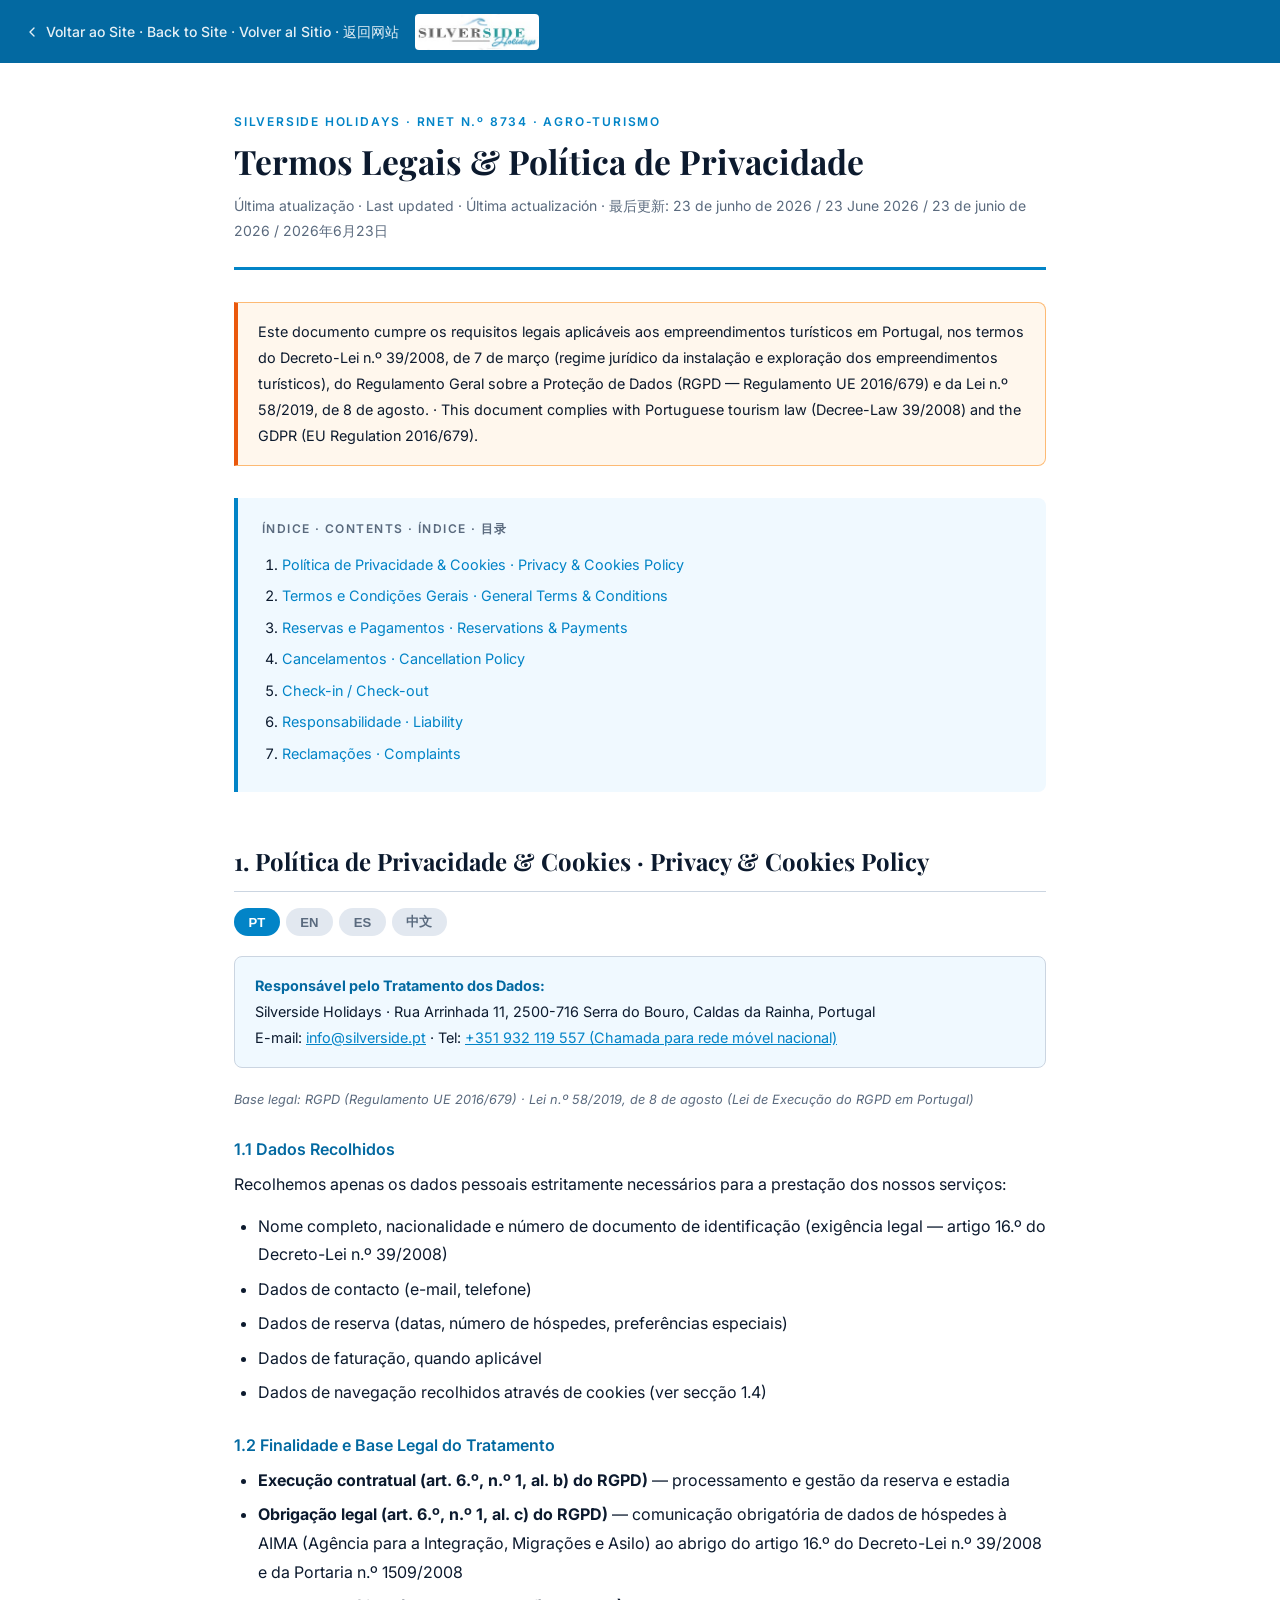
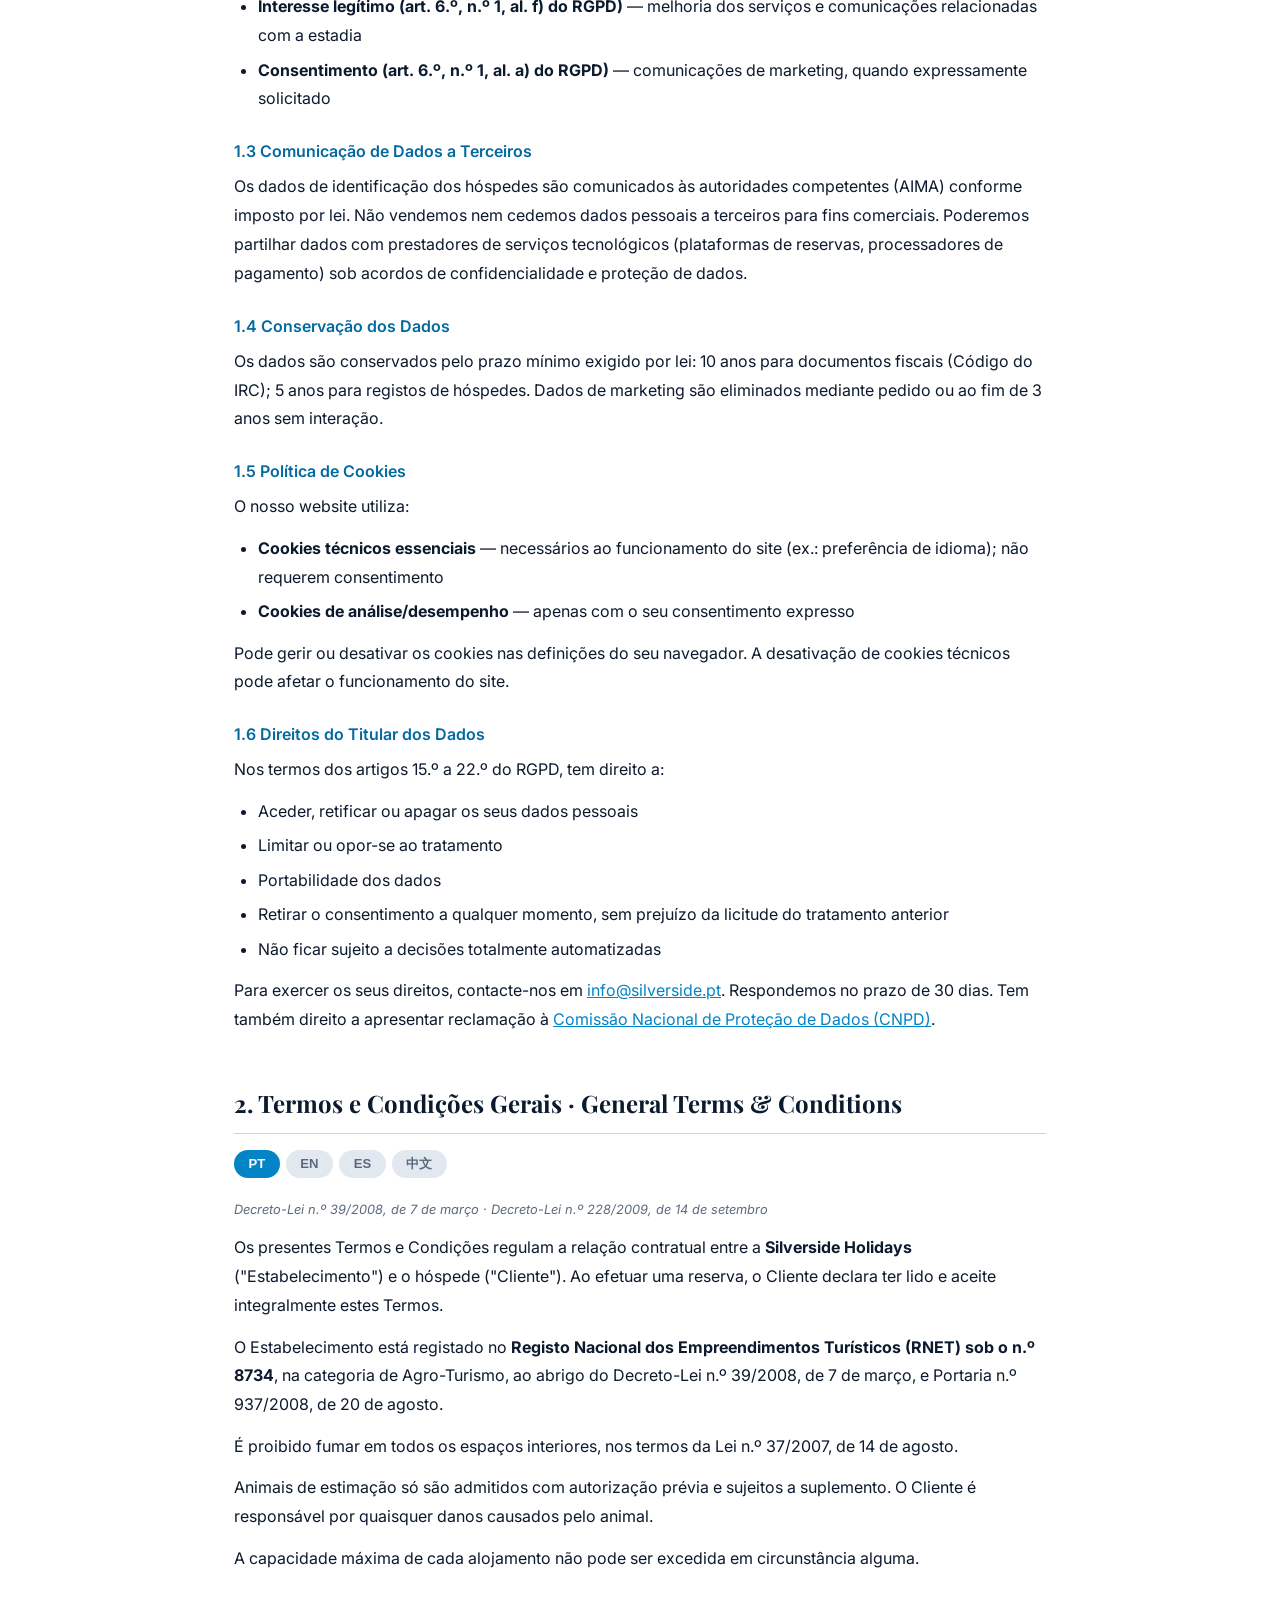
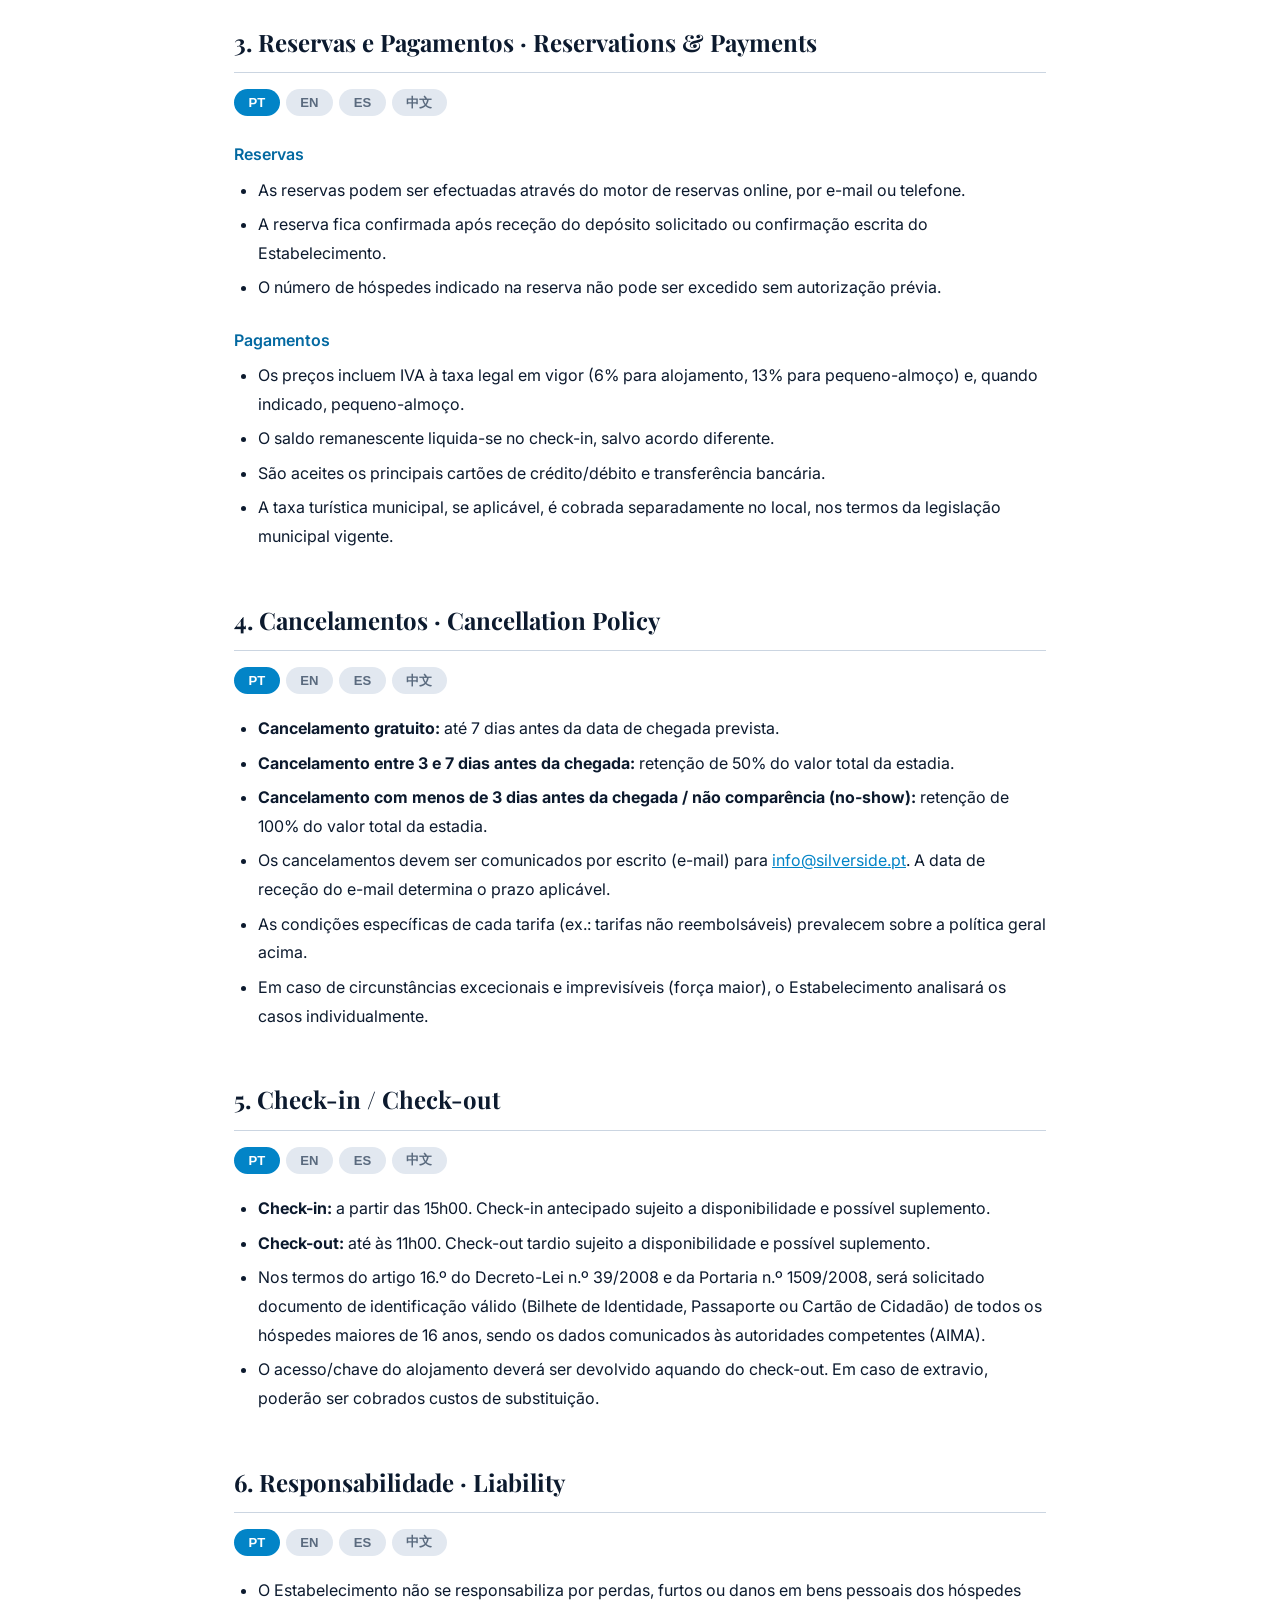
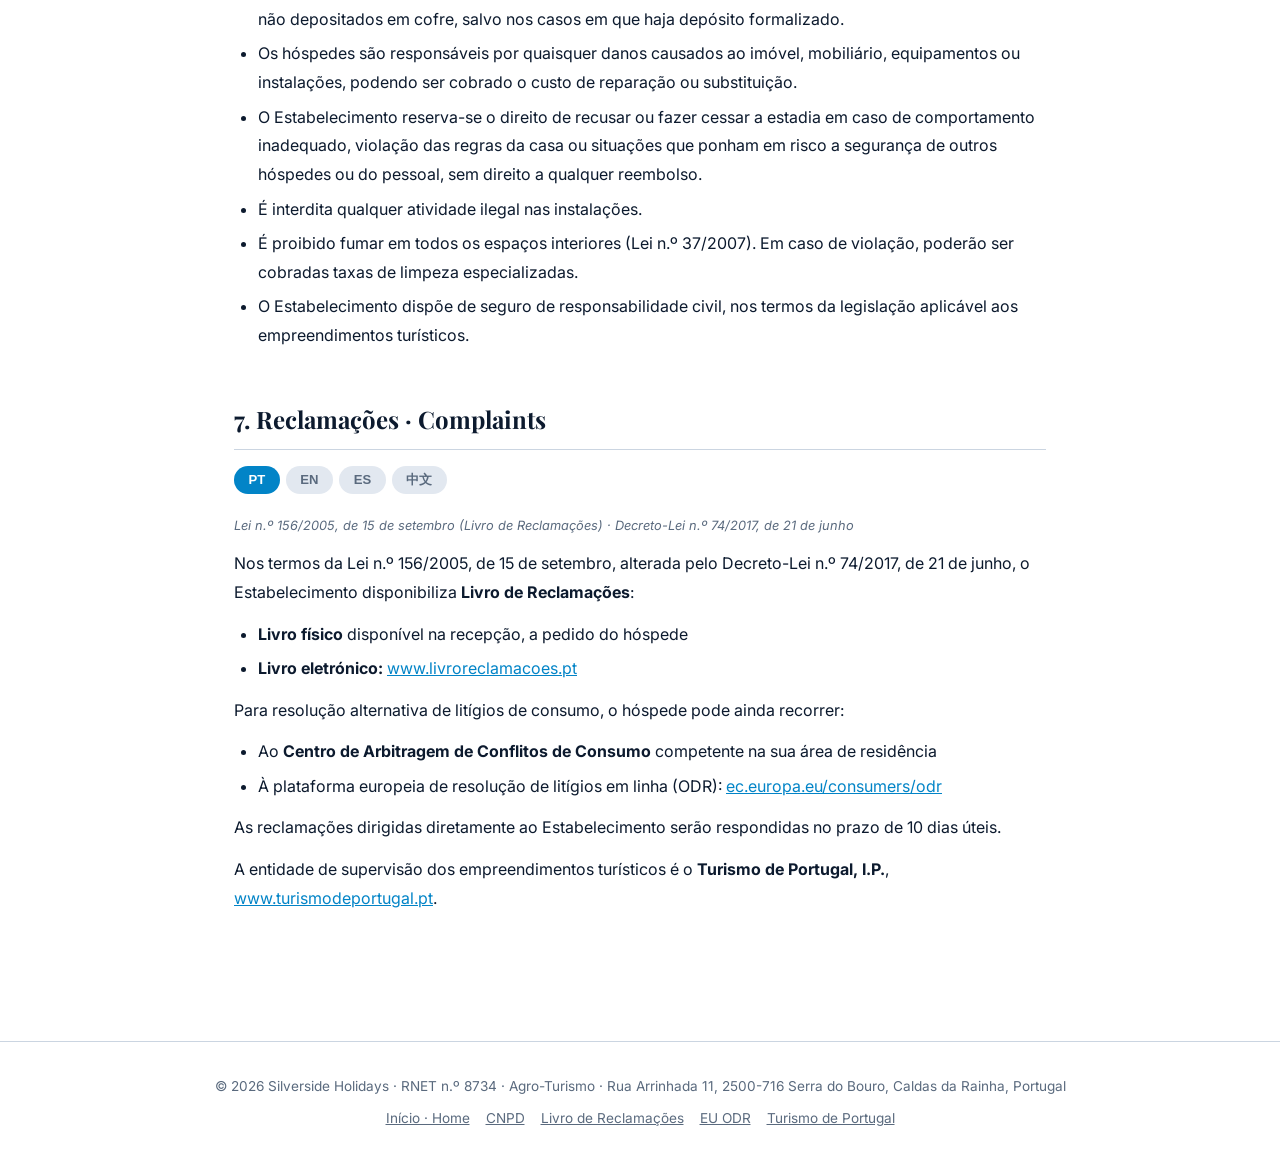
==== commit 89bebe8f: "Summary Add more photos, change photo nevigation onsite, add description behind phone number." ====
--- a/termos_legais.html
+++ b/termos_legais.html
@@ -249,7 +249,7 @@
         <div class="info-box">
           <strong>Responsável pelo Tratamento dos Dados:</strong><br>
           Silverside Holidays · Rua Arrinhada 11, 2500-716 Serra do Bouro, Caldas da Rainha, Portugal<br>
-          E-mail: <a href="mailto:info@silverside.pt">info@silverside.pt</a> · Tel: <a href="tel:+351932119557">+351 932 119 557</a>
+          E-mail: <a href="mailto:info@silverside.pt">info@silverside.pt</a> · Tel: <a href="tel:+351932119557">+351 932 119 557 (Chamada para rede móvel nacional)</a>
         </div>
         <p class="legal-ref">Base legal: RGPD (Regulamento UE 2016/679) · Lei n.º 58/2019, de 8 de agosto (Lei de Execução do RGPD em Portugal)</p>
 
@@ -302,7 +302,7 @@
         <div class="info-box">
           <strong>Data Controller:</strong><br>
           Silverside Holidays · Rua Arrinhada 11, 2500-716 Serra do Bouro, Caldas da Rainha, Portugal<br>
-          Email: <a href="mailto:info@silverside.pt">info@silverside.pt</a> · Tel: <a href="tel:+351932119557">+351 932 119 557</a>
+          Email: <a href="mailto:info@silverside.pt">info@silverside.pt</a> · Tel: <a href="tel:+351932119557">+351 932 119 557 (Call to national mobile network)</a>
         </div>
         <p class="legal-ref">Legal basis: GDPR (EU Regulation 2016/679) · Portuguese Law 58/2019 of 8 August</p>
 
@@ -355,7 +355,7 @@
         <div class="info-box">
           <strong>Responsable del Tratamiento de Datos:</strong><br>
           Silverside Holidays · Rua Arrinhada 11, 2500-716 Serra do Bouro, Caldas da Rainha, Portugal<br>
-          Correo: <a href="mailto:info@silverside.pt">info@silverside.pt</a> · Tel: <a href="tel:+351932119557">+351 932 119 557</a>
+          Correo: <a href="mailto:info@silverside.pt">info@silverside.pt</a> · Tel: <a href="tel:+351932119557">+351 932 119 557 (Llamada a red móvil nacional)</a>
         </div>
         <p class="legal-ref">Base legal: RGPD (Reglamento UE 2016/679) · Ley portuguesa n.º 58/2019, de 8 de agosto</p>
 
@@ -399,7 +399,7 @@
         <div class="info-box">
           <strong>数据控制方：</strong><br>
           银边旅馆（Silverside Holidays）· Rua Arrinhada 11, 2500-716 Serra do Bouro, Caldas da Rainha, 葡萄牙<br>
-          电子邮件：<a href="mailto:info@silverside.pt">info@silverside.pt</a> · 电话：<a href="tel:+351932119557">+351 932 119 557</a>
+          电子邮件：<a href="mailto:info@silverside.pt">info@silverside.pt</a> · 电话：<a href="tel:+351932119557">+351 932 119 557 (拨打本地移动网络)</a>
         </div>
         <p class="legal-ref">法律依据：欧盟《通用数据保护条例》（GDPR，EU 2016/679）· 葡萄牙第58/2019号法律</p>
 
